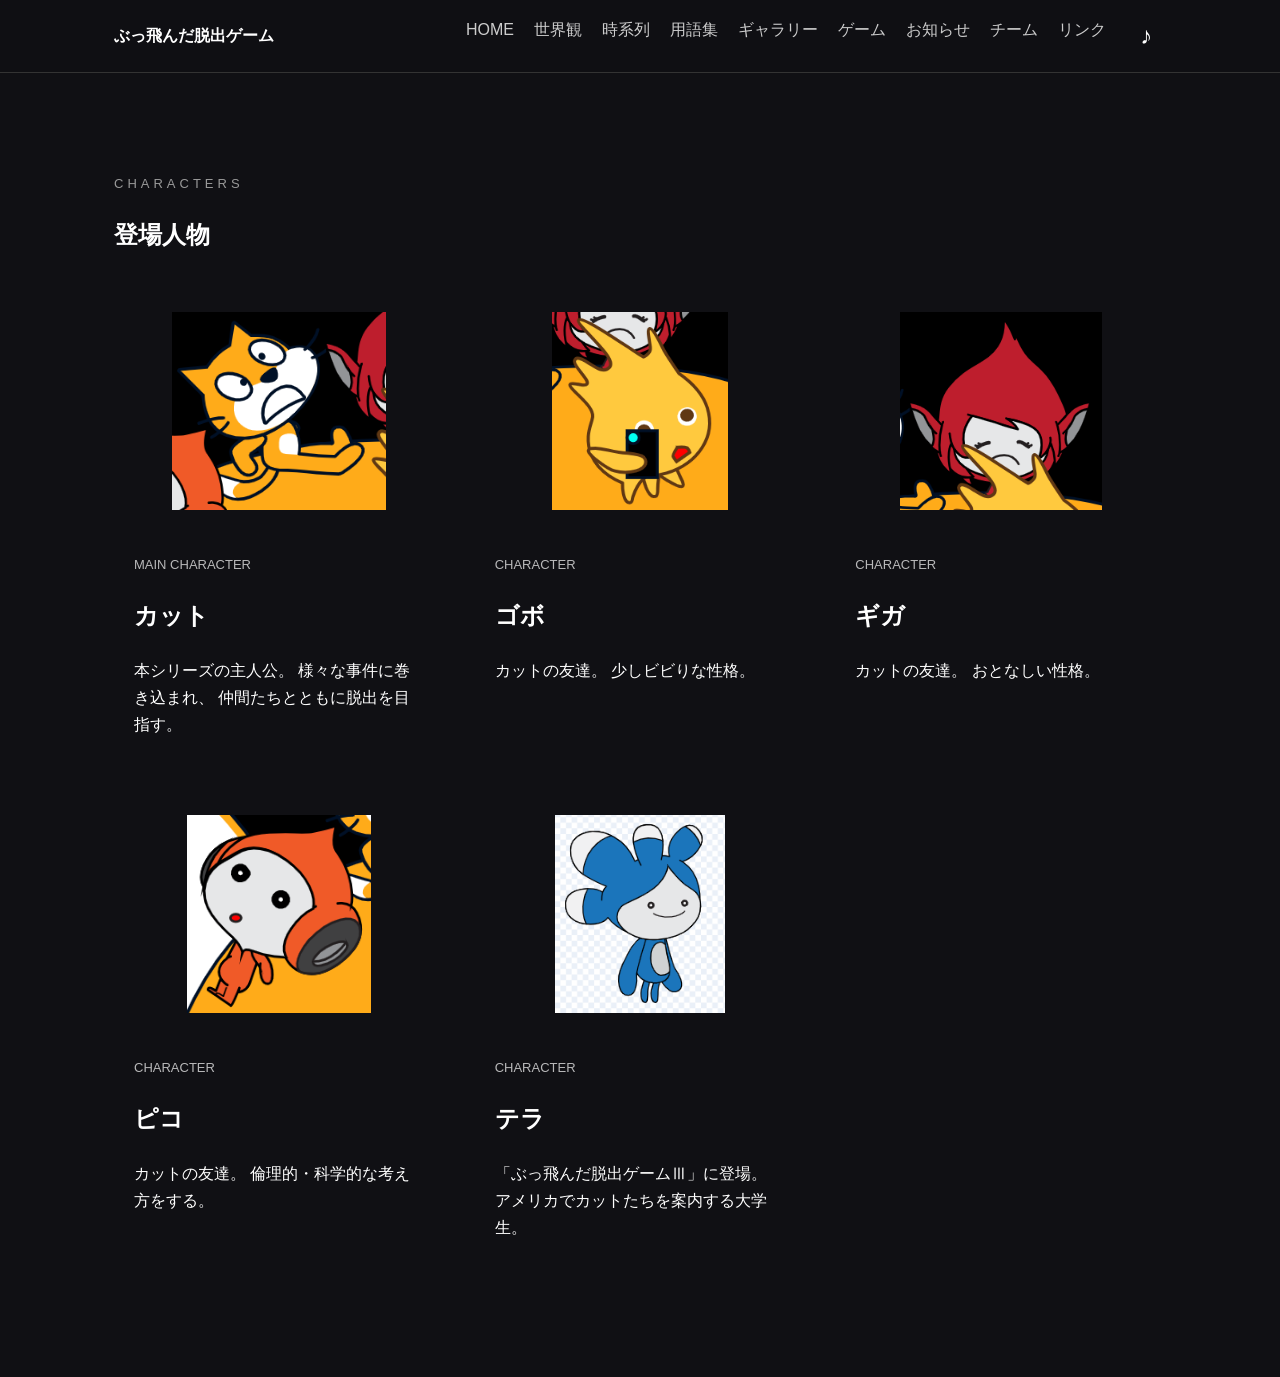
==== characters.html @ 959295a9 "Update characters.html" ====
<!DOCTYPE html>
<html lang="ja">
<head>
    <meta charset="UTF-8">

    <!-- スマホ対応 -->
    <meta name="viewport" content="width=device-width, initial-scale=1.0">

    <title>登場人物紹介｜ぶっ飛んだ脱出ゲーム</title>

    <meta
        name="description"
        content="ぶっ飛んだ脱出ゲームシリーズの登場人物紹介サイト。メインキャラクターやサブキャラクターなどの紹介をしています。"
    >

    <meta http-equiv="refresh" content="300">

    <link rel="stylesheet" href="style.css">
    <link rel="icon" href="favicon.png">
</head>

<body>

<header class="header">
    <div class="header-inner">

        <a href="index.html" class="logo">
            ぶっ飛んだ脱出ゲーム
        </a>

        <nav>
            <a href="index.html">HOME</a>
            <a href="world.html">世界観</a>
            <a href="timeline.html">時系列</a>
            <a href="glossary.html">用語集</a>
            <a href="gallery.html">ギャラリー</a>
            <a href="index.html#games">ゲーム</a>
            <a href="index.html#news">お知らせ</a>
            <a href="index.html#about">チーム</a>
            <a href="index.html#links">リンク</a>
            <button id="music-button" class="music-button" aria-label="BGMを再生">
            ♪
            </button>
        </nav>

    </div>
</header>

    <audio id="bgm" loop>
        <source src="audio/bgm.mp3" type="audio/mpeg">
    </audio>
    
<section class="section">

    <div class="section-title">
        <p>CHARACTERS</p>
        <h1>登場人物</h1>
    </div>

    <div class="character-grid">

        <article class="character-card">

            <div class="character-image">
                <img src="images/kat.png" alt="カット">
            </div>

            <div class="character-content">
                <p class="character-role">MAIN CHARACTER</p>

                <h2>カット</h2>

                <p>
                    本シリーズの主人公。
                    様々な事件に巻き込まれ、
                    仲間たちとともに脱出を目指す。
                </p>
            </div>

        </article>


        <article class="character-card">

            <div class="character-image">
                <img src="images/gobo.png" alt="ゴボ">
            </div>

            <div class="character-content">
                <p class="character-role">CHARACTER</p>

                <h2>ゴボ</h2>

                <p>
                    カットの友達。
                    少しビビりな性格。
                </p>
            </div>

        </article>


        <article class="character-card">

            <div class="character-image">
                <img src="images/giga.png" alt="ギガ">
            </div>

            <div class="character-content">
                <p class="character-role">CHARACTER</p>

                <h2>ギガ</h2>

                <p>
                    カットの友達。
                    おとなしい性格。
                </p>
            </div>

        </article>


        <article class="character-card">

            <div class="character-image">
                <img src="images/pico.png" alt="ピコ">
            </div>

            <div class="character-content">
                <p class="character-role">CHARACTER</p>

                <h2>ピコ</h2>

                <p>
                    カットの友達。
                    倫理的・科学的な考え方をする。
                </p>
            </div>

        </article>


        <article class="character-card">

            <div class="character-image">
                <img src="images/terra.png" alt="テラ">
            </div>

            <div class="character-content">
                <p class="character-role">CHARACTER</p>

                <h2>テラ</h2>

                <p>
                    「ぶっ飛んだ脱出ゲームⅢ」に登場。
                    アメリカでカットたちを案内する大学生。
                </p>
            </div>

        </article>

    </div>

</section>

<script>
const musicButton = document.getElementById("music-button");
const bgm = document.getElementById("bgm");

musicButton.addEventListener("click", () => {

    if (bgm.paused) {
        bgm.play();
        musicButton.classList.remove("muted");
        musicButton.setAttribute("aria-label", "BGMを停止");
    } else {
        bgm.pause();
        musicButton.classList.add("muted");
        musicButton.setAttribute("aria-label", "BGMを再生");
    }

});
</script>
    
</body>
    
</html>
---- style.css ----
/* =========================
   基本設定
========================= */

* {
    box-sizing: border-box;
}

html {
    scroll-behavior: smooth;
}

body {
    margin: 0;
    font-family:
        -apple-system,
        BlinkMacSystemFont,
        "Segoe UI",
        "Noto Sans JP",
        sans-serif;

    background: #101014;
    color: #ffffff;
    line-height: 1.7;
}


/* =========================
   HEADER
========================= */

.header {
    position: sticky;
    top: 0;
    z-index: 100;

    background: rgba(16, 16, 20, 0.92);
    border-bottom: 1px solid #333;
    backdrop-filter: blur(10px);
}

.header-inner {
    max-width: 1100px;
    margin: auto;
    padding: 16px 24px;

    display: flex;
    justify-content: space-between;
    align-items: center;
}

.logo {
    color: white;
    text-decoration: none;
    font-weight: bold;
}

nav {
    display: flex;
    gap: 20px;
}

nav a {
    color: #cccccc;
    text-decoration: none;
}

nav a:hover {
    color: white;
}


/* =========================
   HERO
========================= */

.hero {
    min-height: 650px;

    display: flex;
    flex-direction: column;
    justify-content: center;
    align-items: center;

    text-align: center;

    padding: 80px 20px;

    background:
        radial-gradient(
            circle at center,
            #383844 0%,
            #101014 60%
        );
}

.hero-small {
    color: #aaa;
    margin-bottom: 10px;
}

.hero h1 {
    font-size: clamp(40px, 8vw, 90px);
    line-height: 1.1;
    margin: 0;

    letter-spacing: 2px;
}

.hero-description {
    font-size: 20px;
    color: #cccccc;
    margin: 25px 0 35px;
}


/* =========================
   BUTTON
========================= */

.button {
    display: inline-block;

    padding: 13px 28px;

    background: white;
    color: #111;

    text-decoration: none;
    font-weight: bold;

    border-radius: 8px;

    transition:
        transform 0.2s,
        opacity 0.2s;
}

.button:hover {
    transform: translateY(-3px);
    opacity: 0.85;
}

.button.small {
    padding: 9px 18px;
    font-size: 14px;
}

.music-button {
    position: relative;

    background: none;
    border: none;

    color: #fff;
    font-size: 24px;
    cursor: pointer;

    width: 40px;
    height: 40px;

    display: flex;
    justify-content: center;
    align-items: center;
}

/* ミュート時の斜線 */
.music-button.muted::after {
    content: "";

    position: absolute;

    width: 28px;
    height: 2px;

    background: currentColor;

    transform: rotate(-45deg);
}

/* =========================
   SECTION
========================= */

.section {
    max-width: 1100px;
    margin: auto;
    padding: 100px 24px;
}

.dark-section {
    max-width: none;
    padding-left: max(24px, calc((100% - 1100px) / 2));
    padding-right: max(24px, calc((100% - 1100px) / 2));

    background: #17171d;
}

.section-title {
    margin-bottom: 45px;
}

.section-title p {
    margin: 0;
    color: #999;
    font-size: 13px;
    letter-spacing: 4px;
}

.section-title h2 {
    margin: 5px 0 0;
    font-size: 38px;
}


/* =========================
   GAME CARDS
========================= */

.game-grid {
    display: grid;

    grid-template-columns:
        repeat(auto-fit, minmax(250px, 1fr));

    gap: 25px;
}

.game-card {
    overflow: hidden;

    background: #1c1c23;

    border: 1px solid #333;
    border-radius: 14px;

    transition:
        transform 0.2s,
        border-color 0.2s;
}

.game-card:hover {
    transform: translateY(-6px);
    border-color: #777;
}

.game-card.featured {
    border-color: #ffffff;
}

.game-image {
    height: 200px;

    display: flex;
    justify-content: center;
    align-items: center;

    background:
        linear-gradient(
            135deg,
            #33333d,
            #1a1a20
        );

    color: #aaa;
    font-size: 20px;
    font-weight: bold;
}

.game-image img {
    width: 85%;
    height: 85%;
    object-fit: contain;
}

.game-image.unreleased {
    opacity: 0.5;
}

.game-content {
    padding: 25px;
}

.game-number {
    margin: 0 0 5px;

    color: #999;
    font-size: 12px;
    letter-spacing: 3px;
}

.game-content h3 {
    margin: 0 0 10px;
    font-size: 23px;
}

.game-content p {
    color: #bbb;
}

.status {
    display: inline-block;

    padding: 5px 10px;

    border: 1px solid #555;
    border-radius: 5px;

    color: #aaa;
    font-size: 13px;
}


/* =========================
   SPIN OFF
========================= */

.wide-card {
    display: flex;

    justify-content: space-between;
    align-items: center;

    gap: 30px;

    padding: 35px;

    background: #202027;

    border: 1px solid #333;
    border-radius: 15px;
}

.wide-card h3 {
    margin: 5px 0;
    font-size: 30px;
}

.spin-off-image {
    display: flex;
    justify-content: center;
    align-items: center;
}

.spin-off-image img {
    width: 100%;
    max-width: 500px;
    height: auto;
}


/* =========================
   SPECIAL
========================= */

.special-grid {
    display: grid;

    grid-template-columns:
        repeat(auto-fit, minmax(240px, 1fr));

    gap: 20px;
}

.special-card {
    padding: 30px;

    background: #1c1c23;

    border: 1px solid #333;
    border-radius: 12px;

    color: white;
    text-decoration: none;

    transition: transform 0.2s;
   overflow: hidden;
}

.special-card:hover {
    transform: translateY(-5px);
}

.special-card span {
    color: #999;
    font-size: 12px;
    letter-spacing: 2px;
}

.special-card h3 {
    margin: 8px 0;
}

.special-card img {
    width: 100%;
    max-width: 100%;
    height: 160px;
    object-fit: contain;
    display: block;
    box-sizing: border-box;
    margin-bottom: 20px;
}


/* =========================
   NEWS
========================= */

.news-list {
    border-top: 1px solid #333;
}

.news-item {
    display: flex;

    gap: 30px;

    padding: 20px 0;

    border-bottom: 1px solid #333;
}

.news-item time {
    color: #888;
    white-space: nowrap;
}


/* =========================
   ABOUT
========================= */

.about-card {
    max-width: 800px;

    padding: 35px;

    background: #1c1c23;

    border: 1px solid #333;
    border-radius: 14px;
}

.about-card h3 {
    font-size: 25px;
}


/* =========================
   LINKS
========================= */

.link-list {
    display: flex;
    flex-wrap: wrap;
    gap: 15px;
}

.link-list a {
    padding: 12px 20px;

    background: #222229;

    border: 1px solid #444;
    border-radius: 8px;

    color: white;
    text-decoration: none;
}

.link-list a:hover {
    background: #33333b;
}


/* =========================
   FOOTER
========================= */

footer {
    padding: 40px 20px;

    text-align: center;

    background: #0b0b0e;

    color: #888;
}

.footer-note {
    font-size: 12px;
}


/* =========================
   MOBILE
========================= */

@media (max-width: 650px) {

    .header-inner {
        flex-direction: column;
        gap: 10px;
    }

    nav {
        gap: 12px;
        font-size: 13px;
    }

    .hero {
        min-height: 550px;
    }

    .section {
        padding-top: 70px;
        padding-bottom: 70px;
    }

    .wide-card {
        flex-direction: column;
        align-items: flex-start;
    }

    .news-item {
        flex-direction: column;
        gap: 3px;
    }

}

/* =========================
WORLD
==========================*/

.spoiler-content {
    display: none;

    margin-top: 30px;
    padding: 30px;

    border: 1px solid #555;
    background: #111;
}

.spoiler-content.show {
    display: block;
}

.warning {
    font-weight: bold;
}

.spoiler-box {
    margin-top: 50px;
    padding: 30px;

    border: 1px solid #555;
}

.character-grid {
    display: grid;

    grid-template-columns:
        repeat(auto-fit, minmax(250px, 1fr));

    gap: 30px;
}

.character-card {
    overflow: hidden;
}

.character-image {
    height: 220px;

    display: flex;
    justify-content: center;
    align-items: center;
}

.character-image img {
    width: 90%;
    height: 90%;

    object-fit: contain;
}

.character-content {
    padding: 20px;
}

.character-role {
    font-size: 13px;
    opacity: 0.7;
}

.timeline {
    max-width: 800px;
    margin: 50px auto;
    position: relative;
}

.timeline::before {
    content: "";
    position: absolute;
    left: 20px;
    top: 0;
    bottom: 0;
    width: 2px;
    background: #555;
}

.timeline-item {
    position: relative;
    margin-bottom: 50px;
    padding-left: 60px;
}

.timeline-item::before {
    content: "";
    position: absolute;
    left: 12px;
    top: 8px;
    width: 18px;
    height: 18px;
    border-radius: 50%;
    background: #888;
}

.timeline-label {
    font-size: 13px;
    opacity: 0.7;
    letter-spacing: 2px;
}

.timeline-item h2 {
    margin: 8px 0 15px;
}

.timeline-item p {
    line-height: 1.8;
}

.timeline-item.spin-off {
    margin-top: 80px;
}

.page-hero {
    text-align: center;
    padding: 100px 20px 60px;
}

.page-label {
    font-size: 14px;
    letter-spacing: 5px;
    opacity: 0.6;
}

.page-hero h1 {
    font-size: 42px;
    margin: 15px 0;
}

.terms-section {
    max-width: 900px;
    margin: 0 auto;
    padding: 40px 20px 100px;
}

.term-card {
    padding: 35px;
    margin-bottom: 25px;
    background: #111;
    border: 1px solid #444;
    transition: 0.2s;
}

.term-card:hover {
    transform: translateY(-3px);
    border-color: #777;
}

.term-category {
    font-size: 12px;
    letter-spacing: 3px;
    opacity: 0.5;
}

.term-card h2 {
    font-size: 28px;
    margin: 10px 0 0;
}

.term-en {
    font-size: 13px;
    letter-spacing: 2px;
    opacity: 0.5;
    margin-top: 5px;
}
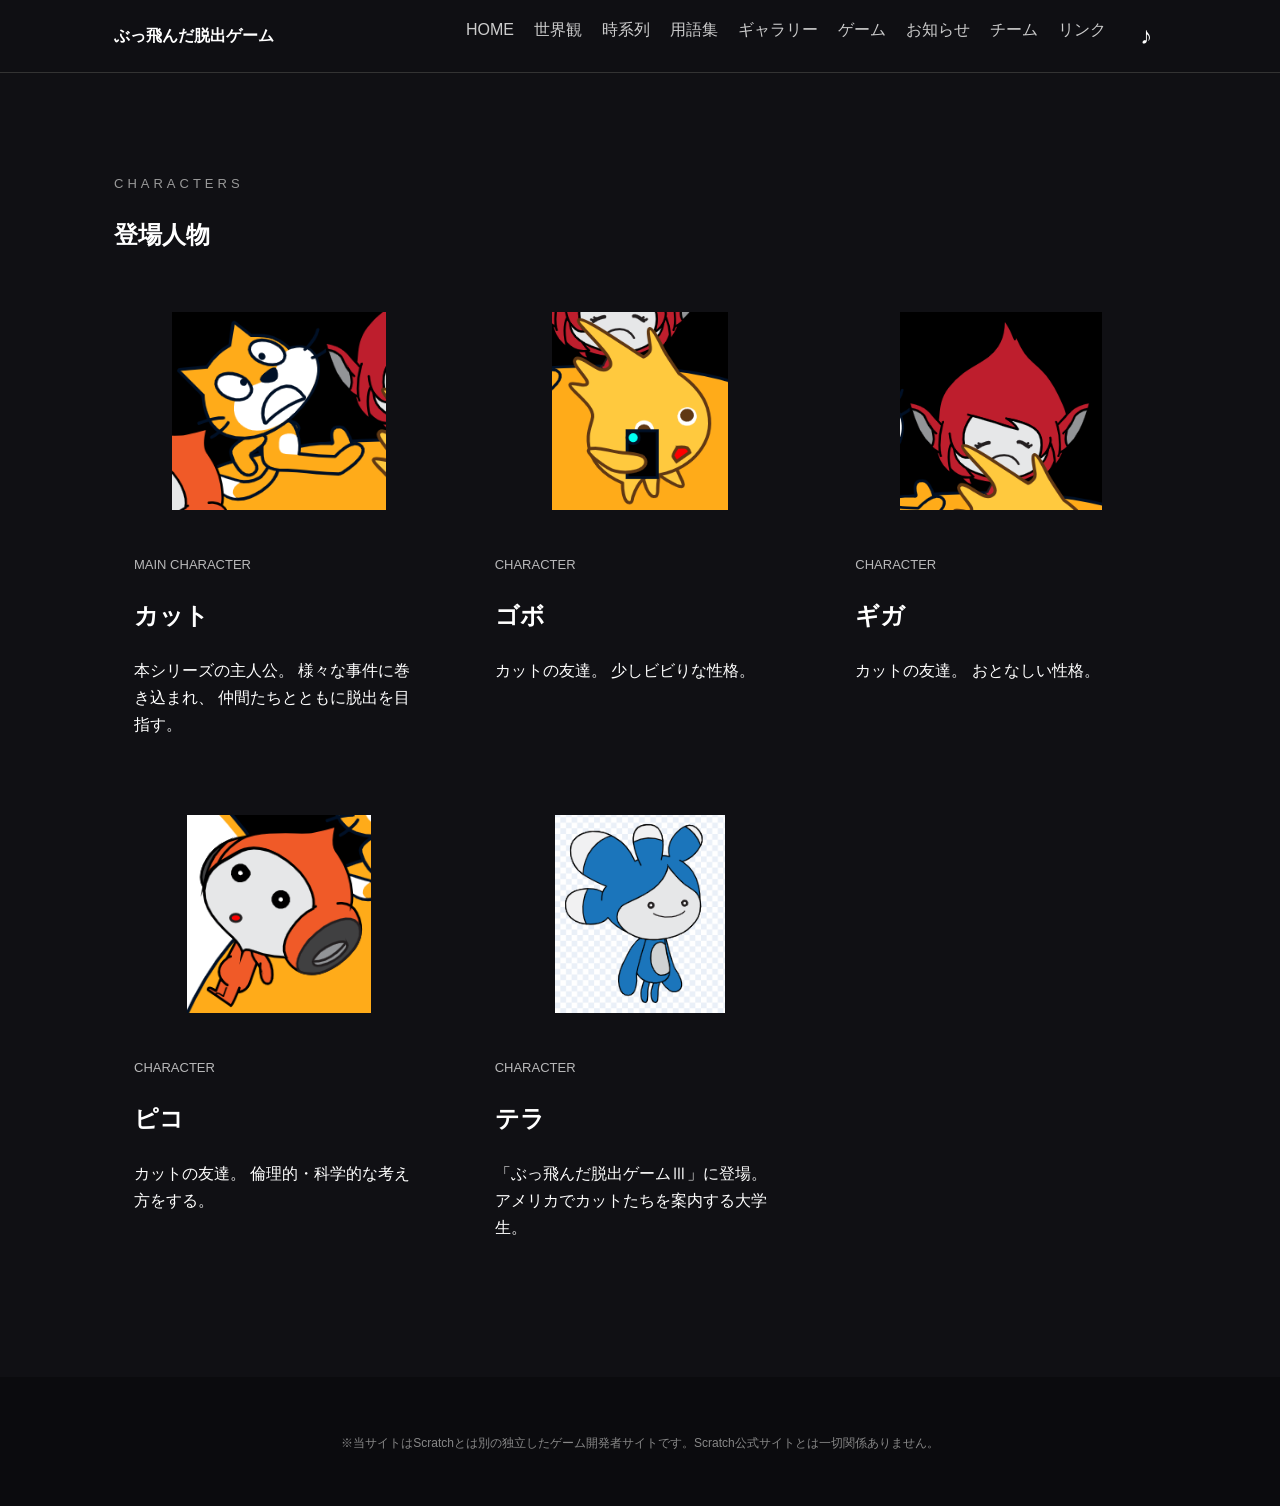
==== commit af298d0c: "Update characters.html" ====
--- a/characters.html
+++ b/characters.html
@@ -163,6 +163,18 @@
 
 </section>
 
+    <footer>
+
+        <p>
+
+        </p>
+
+        <p class="footer-note">
+        ※当サイトはScratchとは別の独立したゲーム開発者サイトです。Scratch公式サイトとは一切関係ありません。
+        </p>
+
+    </footer>
+
 <script>
 const musicButton = document.getElementById("music-button");
 const bgm = document.getElementById("bgm");
--- a/style.css
+++ b/style.css
@@ -698,3 +698,42 @@
     opacity: 0.5;
     margin-top: 5px;
 }
+
+.gallery-section {
+    max-width: 1100px;
+    margin: 0 auto;
+    padding: 50px 20px;
+}
+
+.gallery-section h2 {
+    font-size: 30px;
+    letter-spacing: 4px;
+    margin-bottom: 30px;
+}
+
+.gallery-grid {
+    display: grid;
+    grid-template-columns: repeat(auto-fit, minmax(220px, 1fr));
+    gap: 25px;
+}
+
+.gallery-item {
+    margin: 0;
+    background: #111;
+    border: 1px solid #444;
+    overflow: hidden;
+}
+
+.gallery-item img {
+    width: 100%;
+    height: 220px;
+    display: block;
+    object-fit: contain;
+    background: #18181d;
+}
+
+.gallery-item figcaption {
+    padding: 15px;
+    font-size: 14px;
+    text-align: center;
+}
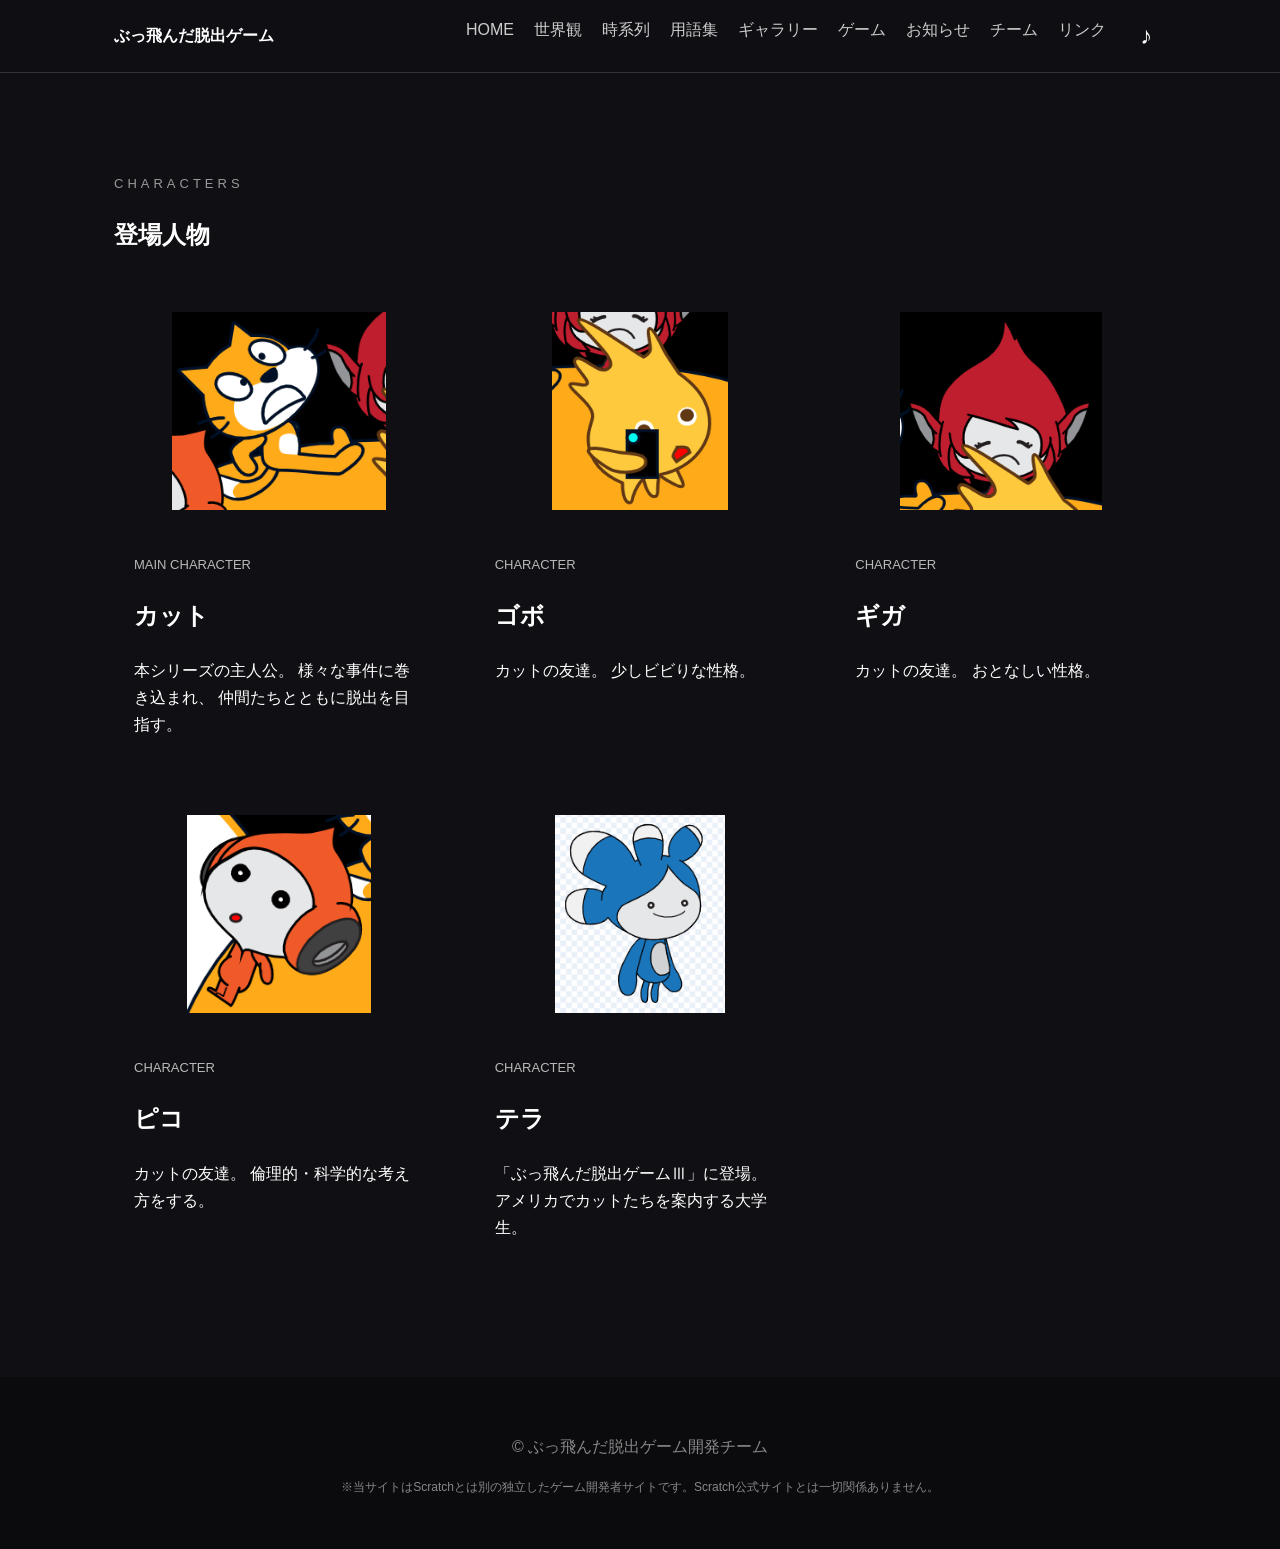
==== commit 56c5597e: "Update characters.html" ====
--- a/characters.html
+++ b/characters.html
@@ -163,17 +163,17 @@
 
 </section>
 
-    <footer>
+<footer>
 
-        <p>
+    <p>
+        © ぶっ飛んだ脱出ゲーム開発チーム
+    </p>
 
-        </p>
+    <p class="footer-note">
+        ※当サイトはScratchとは別の独立したゲーム開発者サイトです。Scratch公式サイトとは一切関係ありません。
+    </p>
 
-        <p class="footer-note">
-        ※当サイトはScratchとは別の独立したゲーム開発者サイトです。Scratch公式サイトとは一切関係ありません。
-        </p>
-
-    </footer>
+</footer>
 
 <script>
 const musicButton = document.getElementById("music-button");
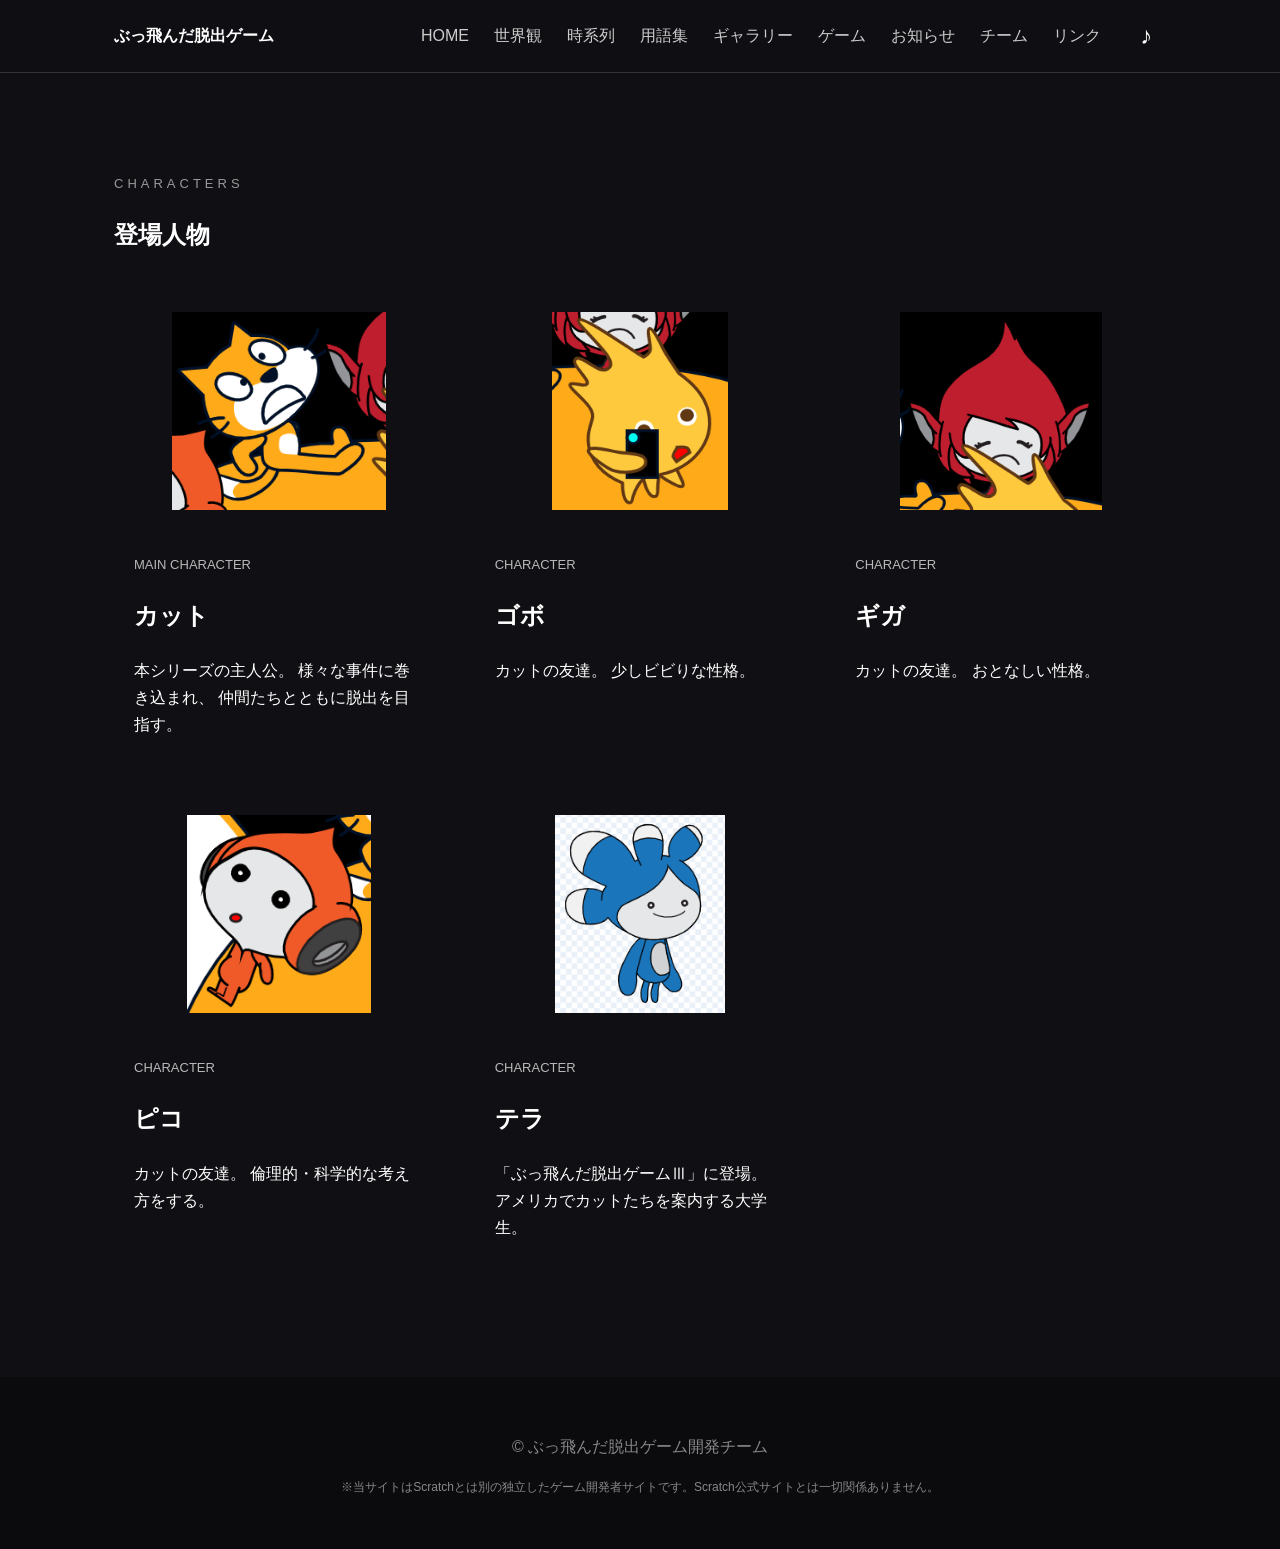
==== commit 240dc49e: "Update characters.html" ====
--- a/characters.html
+++ b/characters.html
@@ -28,7 +28,14 @@
             ぶっ飛んだ脱出ゲーム
         </a>
 
-        <nav>
+        <!-- ハンバーガーボタン -->
+        <button id="menu-button" class="menu-button" aria-label="メニューを開く">
+            ☰
+        </button>
+
+        <!-- ナビゲーション -->
+        <nav id="nav-menu" class="nav-menu">
+
             <a href="index.html">HOME</a>
             <a href="world.html">世界観</a>
             <a href="timeline.html">時系列</a>
@@ -38,9 +45,15 @@
             <a href="index.html#news">お知らせ</a>
             <a href="index.html#about">チーム</a>
             <a href="index.html#links">リンク</a>
-            <button id="music-button" class="music-button" aria-label="BGMを再生">
-            ♪
+
+            <button
+                id="music-button"
+                class="music-button"
+                aria-label="BGMを再生"
+            >
+                ♪
             </button>
+
         </nav>
 
     </div>
--- a/style.css
+++ b/style.css
@@ -40,6 +40,8 @@
 }
 
 .header-inner {
+    position: relative;
+   
     max-width: 1100px;
     margin: auto;
     padding: 16px 24px;
@@ -53,11 +55,45 @@
     color: white;
     text-decoration: none;
     font-weight: bold;
-}
-
-nav {
-    display: flex;
+    white-space: nowrap;
+}
+
+/* =========================
+   NAVIGATION
+========================= */
+
+.nav-menu {
+    display: flex;
+    align-items: center;
     gap: 20px;
+}
+
+.nav-menu a {
+    color: #cccccc;
+    text-decoration: none;
+    white-space: nowrap;
+}
+
+.nav-menu a:hover {
+    color: white;
+}
+
+/* =========================
+   HAMBURGER
+========================= */
+
+.menu-button {
+    display: none;
+
+    background: none;
+    border: none;
+
+    color: white;
+    font-size: 28px;
+
+    cursor: pointer;
+
+    padding: 5px;
 }
 
 nav a {
@@ -69,6 +105,69 @@
     color: white;
 }
 
+.menu-button {
+    display: none;
+    background: none;
+    border: none;
+    color: white;
+    font-size: 28px;
+    cursor: pointer;
+}
+
+.nav-menu {
+    display: flex;
+    align-items: center;
+    gap: 25px;
+}
+
+
+/* スマホ */
+
+@media (max-width: 768px) {
+
+    header nav {
+        position: relative;
+        justify-content: space-between;
+    }
+
+    .menu-button {
+        display: block;
+    }
+
+    .nav-menu {
+        display: none;
+
+        position: absolute;
+        top: 100%;
+        left: 0;
+        right: 0;
+
+        flex-direction: column;
+        align-items: stretch;
+
+        padding: 20px;
+
+        background: #111;
+        border-top: 1px solid #444;
+        border-bottom: 1px solid #444;
+    }
+
+    .nav-menu.show {
+        display: flex;
+    }
+
+    .nav-menu a {
+        display: block;
+        padding: 15px;
+        text-align: center;
+        white-space: nowrap;
+    }
+
+    .nav-menu .music-button {
+        margin: 10px auto;
+    }
+
+}
 
 /* =========================
    HERO
@@ -499,13 +598,52 @@
 @media (max-width: 650px) {
 
     .header-inner {
+        flex-direction: row;
+        gap: 10px;
+    }
+
+    .menu-button {
+        display: block;
+    }
+
+    .nav-menu {
+        display: none;
+
+        position: absolute;
+
+        top: 100%;
+        left: 0;
+        right: 0;
+
         flex-direction: column;
-        gap: 10px;
-    }
-
-    nav {
-        gap: 12px;
-        font-size: 13px;
+        align-items: stretch;
+
+        gap: 0;
+
+        padding: 15px 20px;
+
+        background: #111;
+
+        border-top: 1px solid #444;
+        border-bottom: 1px solid #444;
+    }
+
+    .nav-menu.show {
+        display: flex;
+    }
+
+    .nav-menu a {
+        display: block;
+
+        padding: 13px;
+
+        text-align: center;
+
+        white-space: nowrap;
+    }
+
+    .nav-menu .music-button {
+        margin: 10px auto;
     }
 
     .hero {
@@ -526,7 +664,6 @@
         flex-direction: column;
         gap: 3px;
     }
-
 }
 
 /* =========================
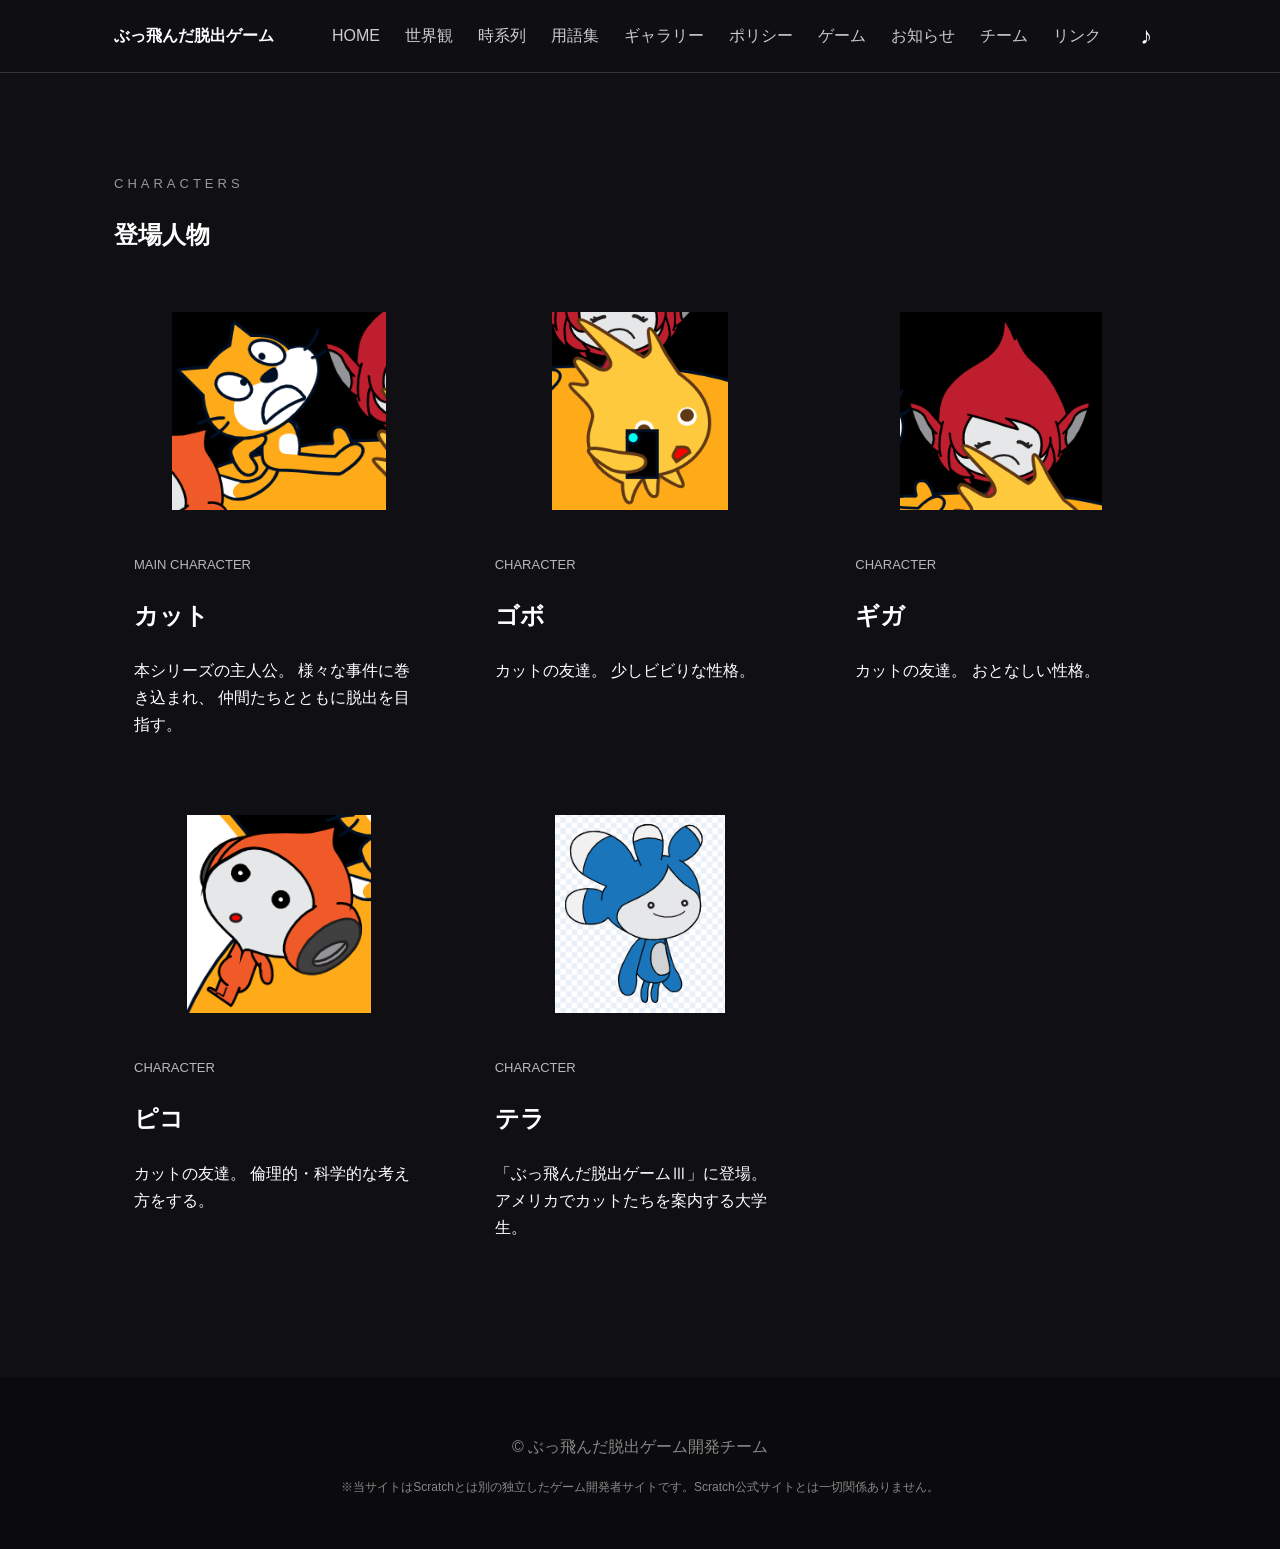
==== commit c0dbffe2: "Update characters.html" ====
--- a/characters.html
+++ b/characters.html
@@ -10,10 +10,8 @@
 
     <meta
         name="description"
-        content="ぶっ飛んだ脱出ゲームシリーズの登場人物紹介サイト。メインキャラクターやサブキャラクターなどの紹介をしています。"
+        content="ぶっ飛んだ脱出ゲーム（通称：飛び脱）シリーズの登場人物紹介サイト。メインキャラクターやサブキャラクターなどの紹介をしています。"
     >
-
-    <meta http-equiv="refresh" content="300">
 
     <link rel="stylesheet" href="style.css">
     <link rel="icon" href="favicon.png">
@@ -41,6 +39,7 @@
             <a href="timeline.html">時系列</a>
             <a href="glossary.html">用語集</a>
             <a href="gallery.html">ギャラリー</a>
+            <a href="policy.html">ポリシー</a>
             <a href="index.html#games">ゲーム</a>
             <a href="index.html#news">お知らせ</a>
             <a href="index.html#about">チーム</a>
@@ -206,6 +205,19 @@
 
 });
 </script>
+
+<script>
+
+const menuButton = document.getElementById("menu-button");
+const navMenu = document.getElementById("nav-menu");
+
+menuButton.addEventListener("click", () => {
+
+    navMenu.classList.toggle("show");
+
+});
+
+</script>
     
 </body>
     
